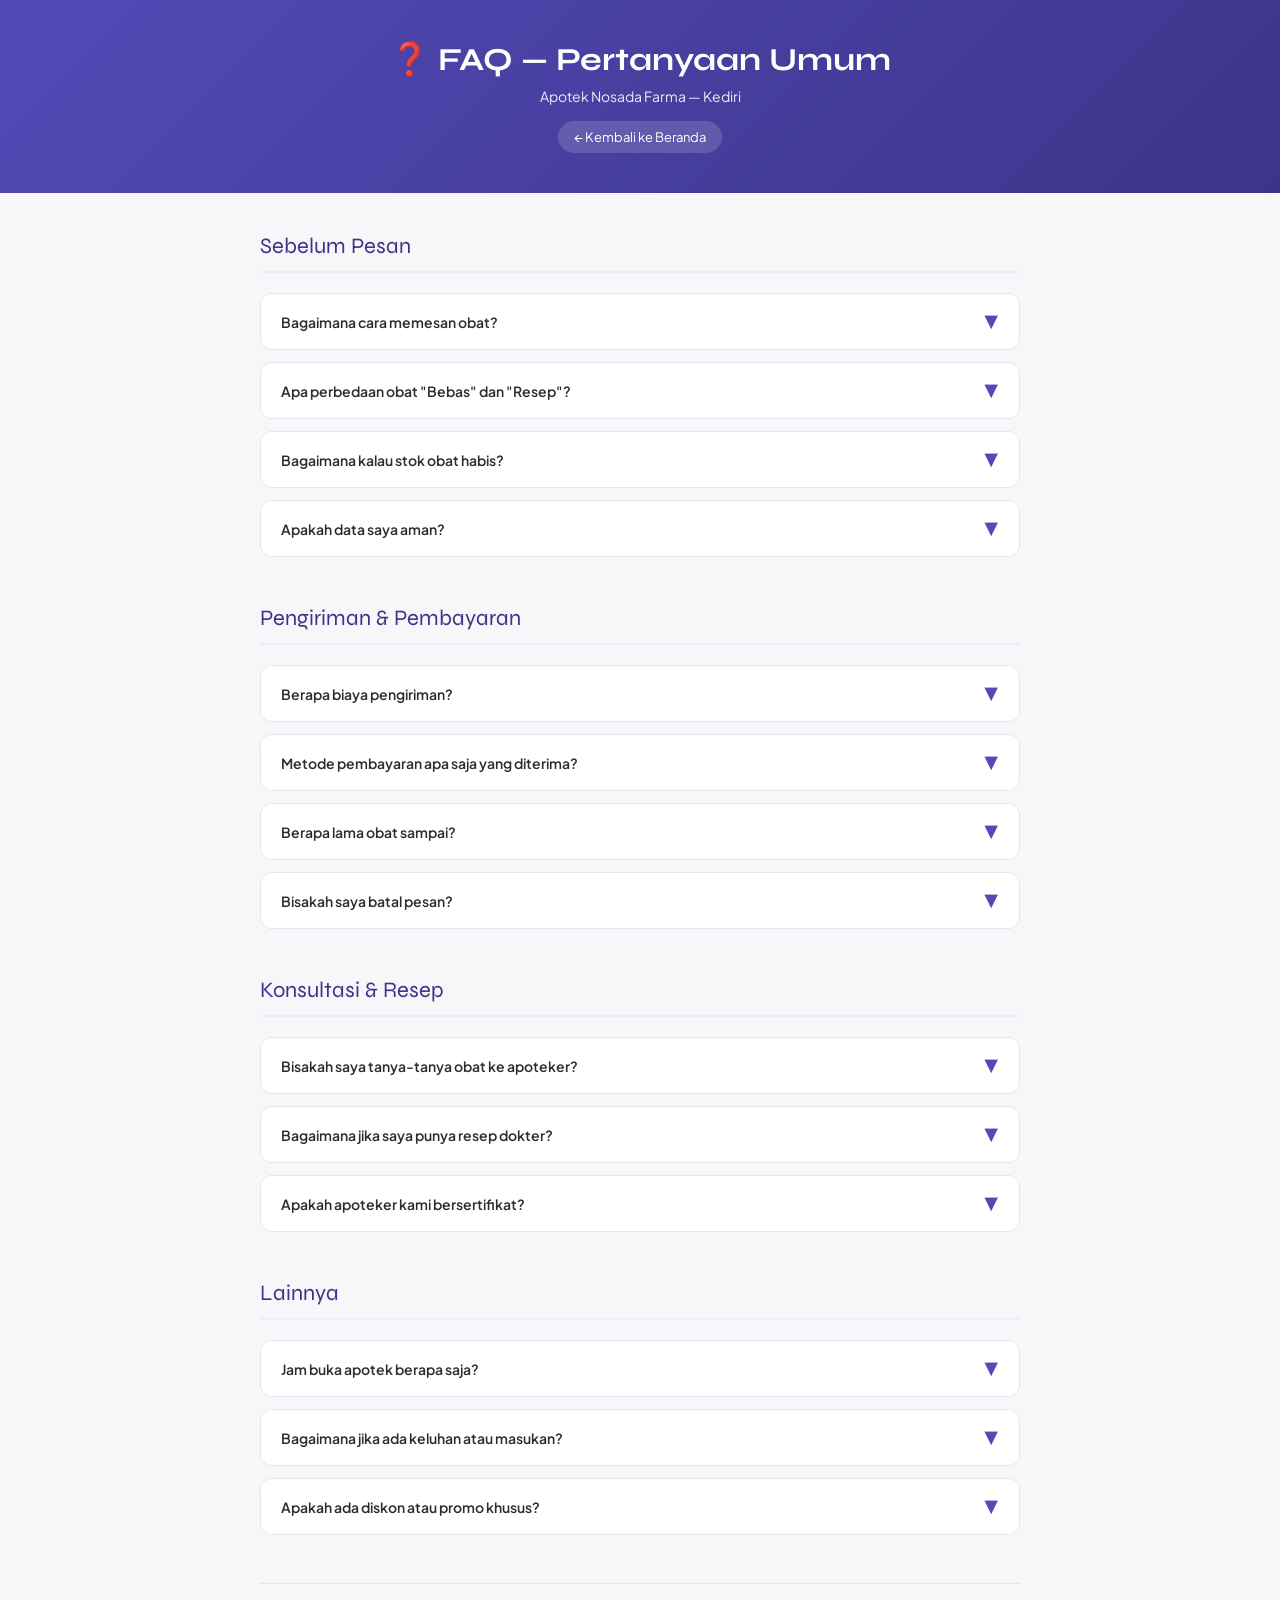
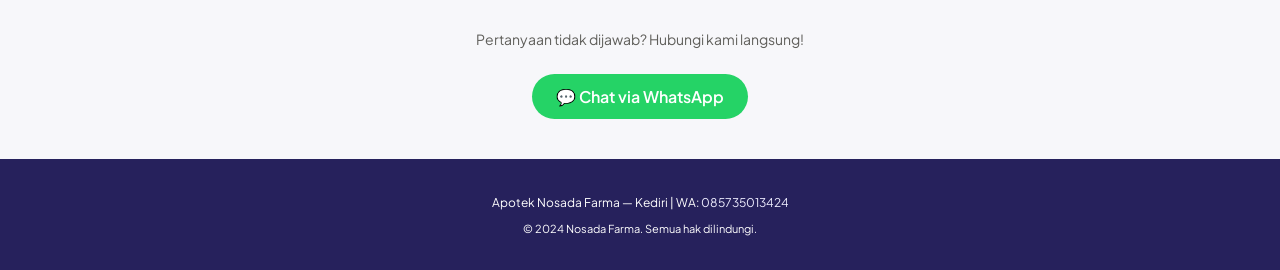
==== faq.html @ 42cf16e2 "Add files via upload" ====
<!DOCTYPE html>
<html lang="id">
<head>
<meta charset="UTF-8"/>
<meta name="viewport" content="width=device-width, initial-scale=1.0"/>
<title>FAQ — Nosada Farma</title>
<link rel="preconnect" href="https://fonts.googleapis.com"/>
<link rel="preconnect" href="https://fonts.gstatic.com" crossorigin/>
<link href="https://fonts.googleapis.com/css2?family=Plus+Jakarta+Sans:wght@400;500;600&family=Syne:wght@700&display=swap" rel="stylesheet"/>
<style>
  :root {
    --purple:       #534AB7;
    --purple-dark:  #3C3489;
    --purple-deep:  #26215C;
    --purple-light: #EEEDFE;
    --gray-bg:      #F7F7FA;
    --gray-border:  #E4E3F0;
    --gray-text:    #5F5E5A;
    --white:        #FFFFFF;
    --font-display: 'Syne', sans-serif;
    --font-body:    'Plus Jakarta Sans', sans-serif;
  }

  *, *::before, *::after { box-sizing: border-box; }
  body {
    font-family: var(--font-body);
    background: var(--gray-bg);
    color: #2C2C2A;
    margin: 0;
    padding: 0;
  }

  header {
    background: linear-gradient(135deg, var(--purple) 0%, var(--purple-dark) 100%);
    color: white;
    padding: 40px 20px;
    text-align: center;
  }
  header h1 {
    font-family: var(--font-display);
    font-size: 32px;
    margin: 0 0 8px;
  }
  header p {
    font-size: 14px;
    opacity: 0.9;
    margin: 0;
  }
  .back-link {
    display: inline-block;
    margin-top: 16px;
    color: white;
    text-decoration: none;
    font-size: 13px;
    padding: 8px 16px;
    background: rgba(255,255,255,0.15);
    border-radius: 20px;
    transition: background 0.15s;
  }
  .back-link:hover { background: rgba(255,255,255,0.25); }

  .container {
    max-width: 800px;
    margin: 0 auto;
    padding: 40px 20px;
  }

  .faq-section {
    margin-bottom: 48px;
  }
  .faq-section-title {
    font-family: var(--font-display);
    font-size: 22px;
    color: var(--purple-dark);
    margin-bottom: 20px;
    padding-bottom: 12px;
    border-bottom: 2px solid var(--purple-light);
  }

  .faq-item {
    background: white;
    border-radius: 12px;
    border: 1px solid var(--gray-border);
    margin-bottom: 12px;
    overflow: hidden;
  }
  .faq-question {
    padding: 16px 20px;
    cursor: pointer;
    display: flex;
    align-items: center;
    justify-content: space-between;
    background: var(--white);
    border: none;
    width: 100%;
    font-family: var(--font-body);
    font-size: 14px;
    font-weight: 600;
    color: #2C2C2A;
    transition: background 0.15s;
  }
  .faq-question:hover { background: var(--gray-bg); }
  .faq-icon {
    font-size: 18px;
    color: var(--purple);
    transition: transform 0.3s;
    flex-shrink: 0;
    margin-left: 12px;
  }
  .faq-item.open .faq-icon { transform: rotate(180deg); }
  .faq-answer {
    max-height: 0;
    overflow: hidden;
    transition: max-height 0.3s ease, padding 0.3s ease;
    background: var(--gray-bg);
  }
  .faq-item.open .faq-answer {
    max-height: 500px;
    padding: 0 20px 16px;
  }
  .answer-text {
    font-size: 13px;
    line-height: 1.6;
    color: var(--gray-text);
  }
  .answer-text strong { color: #2C2C2A; }
  .answer-text ul {
    margin: 12px 0 0 20px;
    padding: 0;
  }
  .answer-text li {
    margin-bottom: 8px;
  }

  footer {
    background: var(--purple-deep);
    color: white;
    text-align: center;
    padding: 24px 20px;
    font-size: 12px;
  }
  footer a { color: #EEEDFE; text-decoration: none; }
  footer a:hover { text-decoration: underline; }

  @media (max-width: 600px) {
    header h1 { font-size: 24px; }
    .faq-section-title { font-size: 18px; }
    .faq-question { font-size: 13px; }
  }
</style>
</head>
<body>

<header>
  <h1>❓ FAQ — Pertanyaan Umum</h1>
  <p>Apotek Nosada Farma — Kediri</p>
  <a href="index.html" class="back-link">← Kembali ke Beranda</a>
</header>

<div class="container">

  <!-- SEBELUM PESAN -->
  <div class="faq-section">
    <div class="faq-section-title">Sebelum Pesan</div>

    <div class="faq-item">
      <button class="faq-question" onclick="toggleFaq(this)">
        <span>Bagaimana cara memesan obat?</span>
        <span class="faq-icon">▼</span>
      </button>
      <div class="faq-answer">
        <div class="answer-text">
          <strong>Langkah-langkahnya sangat mudah:</strong>
          <ul>
            <li>Cari obat yang kamu butuhkan di halaman Beranda</li>
            <li>Klik tombol "🛒 Keranjang" di bawah obat</li>
            <li>Atur jumlah yang kamu inginkan di sidebar keranjang</li>
            <li>Klik "Lanjut ke WhatsApp" untuk mengirim pesanan</li>
            <li>Apoteker kami akan membalas dalam hitungan menit</li>
          </ul>
        </div>
      </div>
    </div>

    <div class="faq-item">
      <button class="faq-question" onclick="toggleFaq(this)">
        <span>Apa perbedaan obat "Bebas" dan "Resep"?</span>
        <span class="faq-icon">▼</span>
      </button>
      <div class="faq-answer">
        <div class="answer-text">
          <strong>Obat Bebas (OTC):</strong> Bisa dibeli langsung tanpa resep dokter. Contoh: paracetamol, vitamin, antasida.
          <br/><br/>
          <strong>Obat Resep:</strong> Harus disertai resep dari dokter. Contoh: antibiotik, obat jantung, steroid. Jika kamu memiliki resep, silakan upload atau tanyakan ke apoteker kami.
        </div>
      </div>
    </div>

    <div class="faq-item">
      <button class="faq-question" onclick="toggleFaq(this)">
        <span>Bagaimana kalau stok obat habis?</span>
        <span class="faq-icon">▼</span>
      </button>
      <div class="faq-answer">
        <div class="answer-text">
          Jika obat sedang habis, tombol akan berubah menjadi "💬 Tanya". Klik tombol tersebut dan tanyakan kapan obat akan tersedia kembali. Apoteker kami siap membantu!
        </div>
      </div>
    </div>

    <div class="faq-item">
      <button class="faq-question" onclick="toggleFaq(this)">
        <span>Apakah data saya aman?</span>
        <span class="faq-icon">▼</span>
      </button>
      <div class="faq-answer">
        <div class="answer-text">
          Data pesanan kamu dikirim langsung ke WhatsApp pribadi apoteker kami dan tidak disimpan di server manapun. Kami menjaga privasi pelanggan dengan serius. Jika ada pertanyaan, silakan hubungi kami.
        </div>
      </div>
    </div>
  </div>

  <!-- PENGIRIMAN & PEMBAYARAN -->
  <div class="faq-section">
    <div class="faq-section-title">Pengiriman & Pembayaran</div>

    <div class="faq-item">
      <button class="faq-question" onclick="toggleFaq(this)">
        <span>Berapa biaya pengiriman?</span>
        <span class="faq-icon">▼</span>
      </button>
      <div class="faq-answer">
        <div class="answer-text">
          Biaya pengiriman tergantung jarak lokasi kamu dari apotek. Setelah kamu kirim pesanan, apoteker kami akan menghitung ongkir yang akurat. Umumnya:
          <ul>
            <li>Area pusat Kediri: Rp 10.000–15.000</li>
            <li>Area pinggir Kediri: Rp 20.000–30.000</li>
          </ul>
          Konfirmasi ongkir akan diberikan saat apoteker mebalas pesananmu.
        </div>
      </div>
    </div>

    <div class="faq-item">
      <button class="faq-question" onclick="toggleFaq(this)">
        <span>Metode pembayaran apa saja yang diterima?</span>
        <span class="faq-icon">▼</span>
      </button>
      <div class="faq-answer">
        <div class="answer-text">
          Kami menerima berbagai metode pembayaran:
          <ul>
            <li>💰 Transfer Bank (BCA, BRI, Mandiri, BNI)</li>
            <li>📱 E-wallet (GoPay, OVO, DANA, LinkAja)</li>
            <li>👨‍💼 Bayar Langsung saat pengiriman (COD)</li>
          </ul>
          Pilih metode yang paling nyaman untuk kamu!
        </div>
      </div>
    </div>

    <div class="faq-item">
      <button class="faq-question" onclick="toggleFaq(this)">
        <span>Berapa lama obat sampai?</span>
        <span class="faq-icon">▼</span>
      </button>
      <div class="faq-answer">
        <div class="answer-text">
          <strong>Area Kediri kota:</strong> 30–60 menit setelah pesanan dikonfirmasi.
          <br/>
          <strong>Area pinggir Kediri:</strong> 1–2 jam.
          <br/><br/>
          Kami akan memberikan estimasi waktu yang akurat saat menbalas pesananmu di WhatsApp.
        </div>
      </div>
    </div>

    <div class="faq-item">
      <button class="faq-question" onclick="toggleFaq(this)">
        <span>Bisakah saya batal pesan?</span>
        <span class="faq-icon">▼</span>
      </button>
      <div class="faq-answer">
        <div class="answer-text">
          Ya, kamu bisa membatalkan pesanan kapan saja. Segera hubungi apoteker melalui WhatsApp dan beritahu ingin membatalkan. Semakin cepat, semakin baik, karena apoteker mungkin sudah mempersiapkan obatmu.
        </div>
      </div>
    </div>
  </div>

  <!-- KONSULTASI & RESEP -->
  <div class="faq-section">
    <div class="faq-section-title">Konsultasi & Resep</div>

    <div class="faq-item">
      <button class="faq-question" onclick="toggleFaq(this)">
        <span>Bisakah saya tanya-tanya obat ke apoteker?</span>
        <span class="faq-icon">▼</span>
      </button>
      <div class="faq-answer">
        <div class="answer-text">
          <strong>Tentu saja!</strong> Klik tombol "💬 Konsultasi" di bawah atau hubungi WhatsApp kami. Konsultasi dengan apoteker bersertifikat kami <strong>GRATIS</strong>. Kami siap menjawab pertanyaan tentang:
          <ul>
            <li>Penggunaan obat yang benar</li>
            <li>Efek samping obat</li>
            <li>Interaksi obat dengan obat lain</li>
            <li>Rekomendasi obat untuk keluhan tertentu</li>
          </ul>
        </div>
      </div>
    </div>

    <div class="faq-item">
      <button class="faq-question" onclick="toggleFaq(this)">
        <span>Bagaimana jika saya punya resep dokter?</span>
        <span class="faq-icon">▼</span>
      </button>
      <div class="faq-answer">
        <div class="answer-text">
          Kamu bisa:
          <ul>
            <li><strong>Foto resep</strong> dan kirim via WhatsApp ke kami</li>
            <li>Tanyakan obat apa saja yang ada di resep</li>
            <li>Pesanan akan kami siapkan dan antar ke rumah kamu</li>
          </ul>
          Resep dokter sangat penting untuk obat-obatan tertentu. Jangan ragu untuk menghubungi kami!
        </div>
      </div>
    </div>

    <div class="faq-item">
      <button class="faq-question" onclick="toggleFaq(this)">
        <span>Apakah apoteker kami bersertifikat?</span>
        <span class="faq-icon">▼</span>
      </button>
      <div class="faq-answer">
        <div class="answer-text">
          Ya, semua apoteker kami adalah lulusan pendidikan apoteker dan memiliki sertifikat dari pemerintah. Kami berkomitmen untuk memberikan layanan terbaik dan konsultasi yang akurat.
        </div>
      </div>
    </div>
  </div>

  <!-- LAINNYA -->
  <div class="faq-section">
    <div class="faq-section-title">Lainnya</div>

    <div class="faq-item">
      <button class="faq-question" onclick="toggleFaq(this)">
        <span>Jam buka apotek berapa saja?</span>
        <span class="faq-icon">▼</span>
      </button>
      <div class="faq-answer">
        <div class="answer-text">
          <strong>Jam Buka Apotek Nosada Farma:</strong>
          <br/>📅 Senin–Minggu: 08.00–21.00 WIB
          <br/>📍 Alamat: [Isi dengan alamat apotek kamu]
          <br/>📞 WhatsApp: 085735013424
        </div>
      </div>
    </div>

    <div class="faq-item">
      <button class="faq-question" onclick="toggleFaq(this)">
        <span>Bagaimana jika ada keluhan atau masukan?</span>
        <span class="faq-icon">▼</span>
      </button>
      <div class="faq-answer">
        <div class="answer-text">
          Kami sangat menghargai masukan dari pelanggan. Silakan hubungi kami melalui WhatsApp atau datang langsung ke apotek. Tim kami siap mendengarkan dan memperbaiki layanan.
        </div>
      </div>
    </div>

    <div class="faq-item">
      <button class="faq-question" onclick="toggleFaq(this)">
        <span>Apakah ada diskon atau promo khusus?</span>
        <span class="faq-icon">▼</span>
      </button>
      <div class="faq-answer">
        <div class="answer-text">
          Ya, kami sering mengadakan promo menarik! Pantau terus banner di halaman beranda untuk info promo terbaru. Kamu juga bisa follow Instagram kami untuk update promo eksklusif dan penawaran spesial.
        </div>
      </div>
    </div>
  </div>

  <div style="text-align: center; margin-top: 48px; padding-top: 32px; border-top: 1px solid var(--gray-border);">
    <p style="color: var(--gray-text); font-size: 14px;">Pertanyaan tidak dijawab? Hubungi kami langsung!</p>
    <a href="https://wa.me/6285735013424?text=Halo,+saya+punya+pertanyaan+tentang+apotek." style="display: inline-block; margin-top: 12px; padding: 12px 24px; background: #25D366; color: white; text-decoration: none; border-radius: 30px; font-weight: 600; transition: opacity 0.15s;" onmouseover="this.style.opacity='0.85'" onmouseout="this.style.opacity='1'">
      💬 Chat via WhatsApp
    </a>
  </div>

</div>

<footer>
  <p>Apotek Nosada Farma — Kediri | WA: <a href="https://wa.me/6285735013424">085735013424</a></p>
  <p style="margin-top: 8px; font-size: 11px;">© 2024 Nosada Farma. Semua hak dilindungi.</p>
</footer>

<script>
function toggleFaq(btn) {
  const item = btn.parentElement;
  item.classList.toggle('open');
}
</script>
</body>
</html>
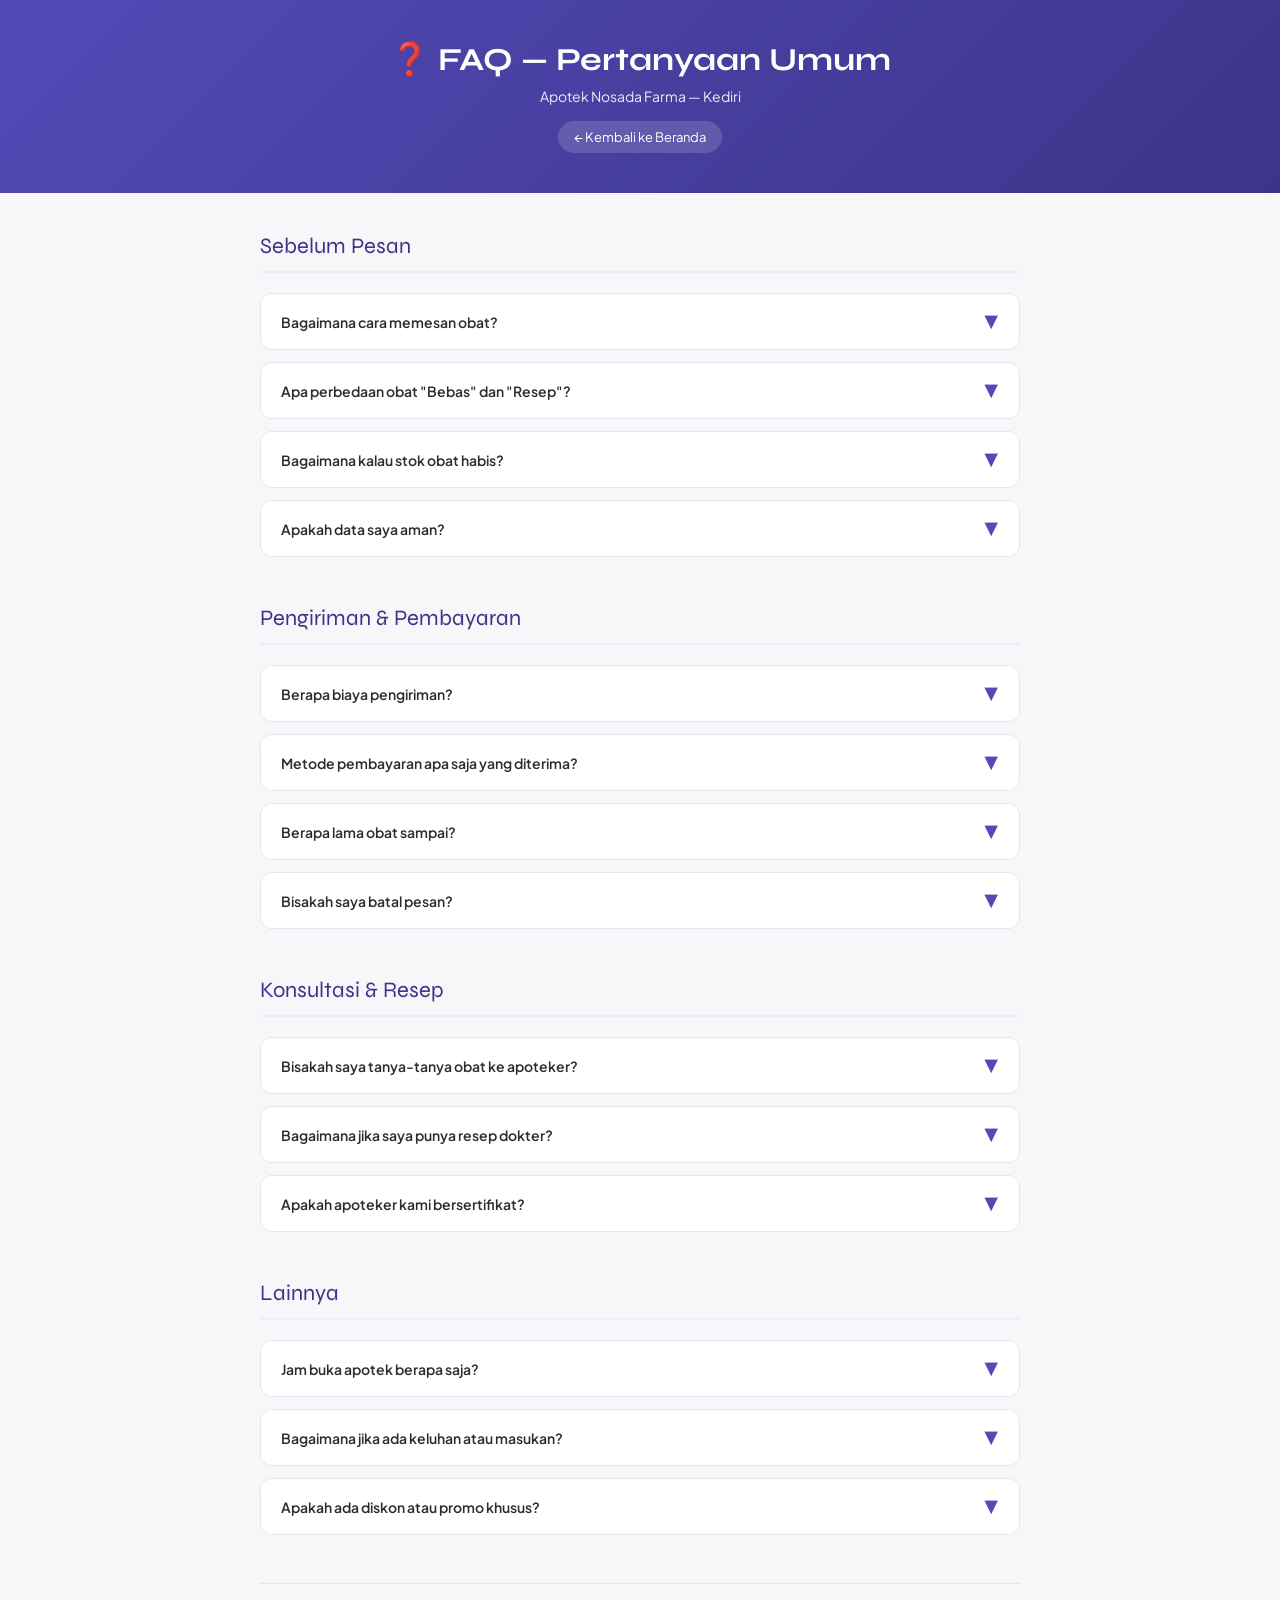
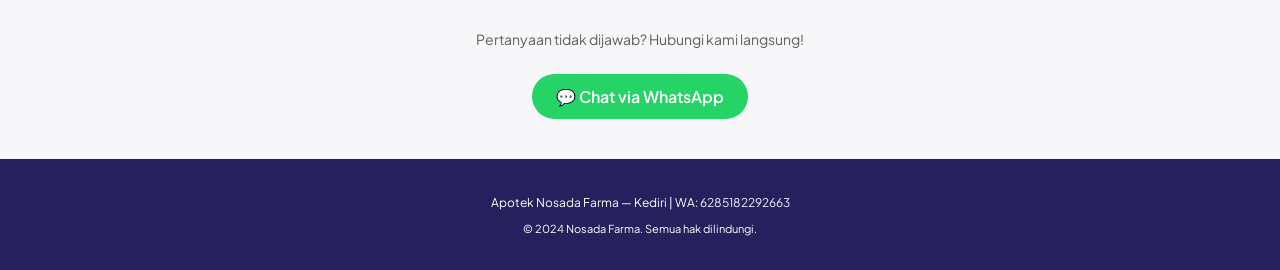
==== commit 997c0b7b: "Update WhatsApp contact number in FAQ section" ====
--- a/faq.html
+++ b/faq.html
@@ -2,12 +2,16 @@
 <html lang="id">
 <head>
 <meta charset="UTF-8"/>
-<meta name="viewport" content="width=device-width, initial-scale=1.0"/>
+<meta name="viewport" content="width=device-width, initial-scale=1.0, maximum-scale=1.0, user-scalable=no"/>
 <title>FAQ — Nosada Farma</title>
 <link rel="preconnect" href="https://fonts.googleapis.com"/>
 <link rel="preconnect" href="https://fonts.gstatic.com" crossorigin/>
 <link href="https://fonts.googleapis.com/css2?family=Plus+Jakarta+Sans:wght@400;500;600&family=Syne:wght@700&display=swap" rel="stylesheet"/>
 <style>
+  html { touch-action: pan-x pan-y; }
+  body { touch-action: pan-x pan-y; }
+  input, textarea, select { font-size: 16px !important; }
+
   :root {
     --purple:       #534AB7;
     --purple-dark:  #3C3489;
@@ -354,9 +358,9 @@
       <div class="faq-answer">
         <div class="answer-text">
           <strong>Jam Buka Apotek Nosada Farma:</strong>
-          <br/>📅 Senin–Minggu: 08.00–21.00 WIB
-          <br/>📍 Alamat: [Isi dengan alamat apotek kamu]
-          <br/>📞 WhatsApp: 085735013424
+          <br/>📅 Senin–Minggu: 07.00–21.00 WIB
+          <br/>📍 Alamat: Jalan Padang Padi Kaliombo, Kediri
+          <br/>📞 WhatsApp: 6285182292663
         </div>
       </div>
     </div>
@@ -388,7 +392,7 @@
 
   <div style="text-align: center; margin-top: 48px; padding-top: 32px; border-top: 1px solid var(--gray-border);">
     <p style="color: var(--gray-text); font-size: 14px;">Pertanyaan tidak dijawab? Hubungi kami langsung!</p>
-    <a href="https://wa.me/6285735013424?text=Halo,+saya+punya+pertanyaan+tentang+apotek." style="display: inline-block; margin-top: 12px; padding: 12px 24px; background: #25D366; color: white; text-decoration: none; border-radius: 30px; font-weight: 600; transition: opacity 0.15s;" onmouseover="this.style.opacity='0.85'" onmouseout="this.style.opacity='1'">
+    <a href="https://wa.me/6285182292663?text=Halo,+saya+punya+pertanyaan+tentang+apotek." style="display: inline-block; margin-top: 12px; padding: 12px 24px; background: #25D366; color: white; text-decoration: none; border-radius: 30px; font-weight: 600; transition: opacity 0.15s;" onmouseover="this.style.opacity='0.85'" onmouseout="this.style.opacity='1'">
       💬 Chat via WhatsApp
     </a>
   </div>
@@ -396,7 +400,7 @@
 </div>
 
 <footer>
-  <p>Apotek Nosada Farma — Kediri | WA: <a href="https://wa.me/6285735013424">085735013424</a></p>
+  <p>Apotek Nosada Farma — Kediri | WA: <a href="https://wa.me/6285182292663">6285182292663</a></p>
   <p style="margin-top: 8px; font-size: 11px;">© 2024 Nosada Farma. Semua hak dilindungi.</p>
 </footer>
 
@@ -406,5 +410,20 @@
   item.classList.toggle('open');
 }
 </script>
+
+<script>
+document.addEventListener('touchstart', function(e) {
+  if (e.touches.length > 1) e.preventDefault();
+}, { passive: false });
+let lastTap = 0;
+document.addEventListener('touchend', function(e) {
+  const now = Date.now();
+  if (now - lastTap < 300) e.preventDefault();
+  lastTap = now;
+}, { passive: false });
+document.addEventListener('gesturestart', function(e) {
+  e.preventDefault();
+}, { passive: false });
+</script>
 </body>
 </html>
